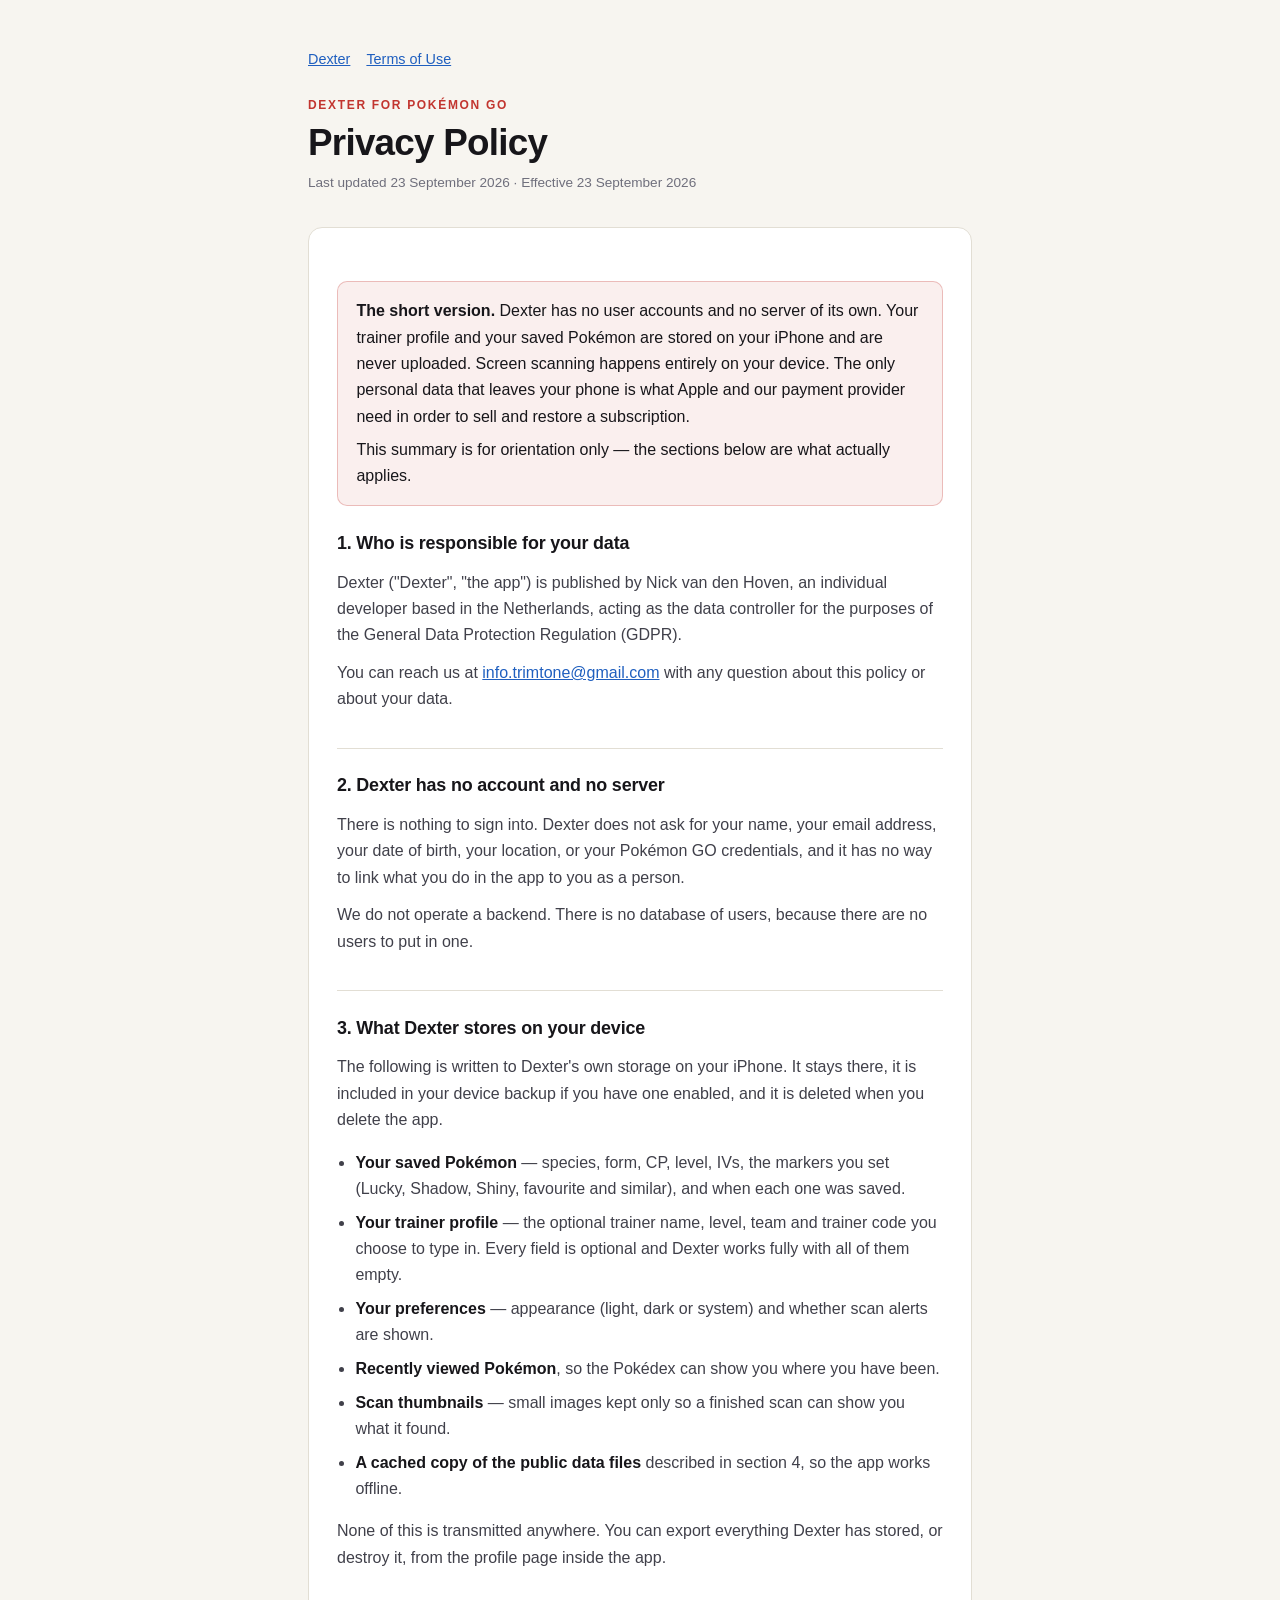
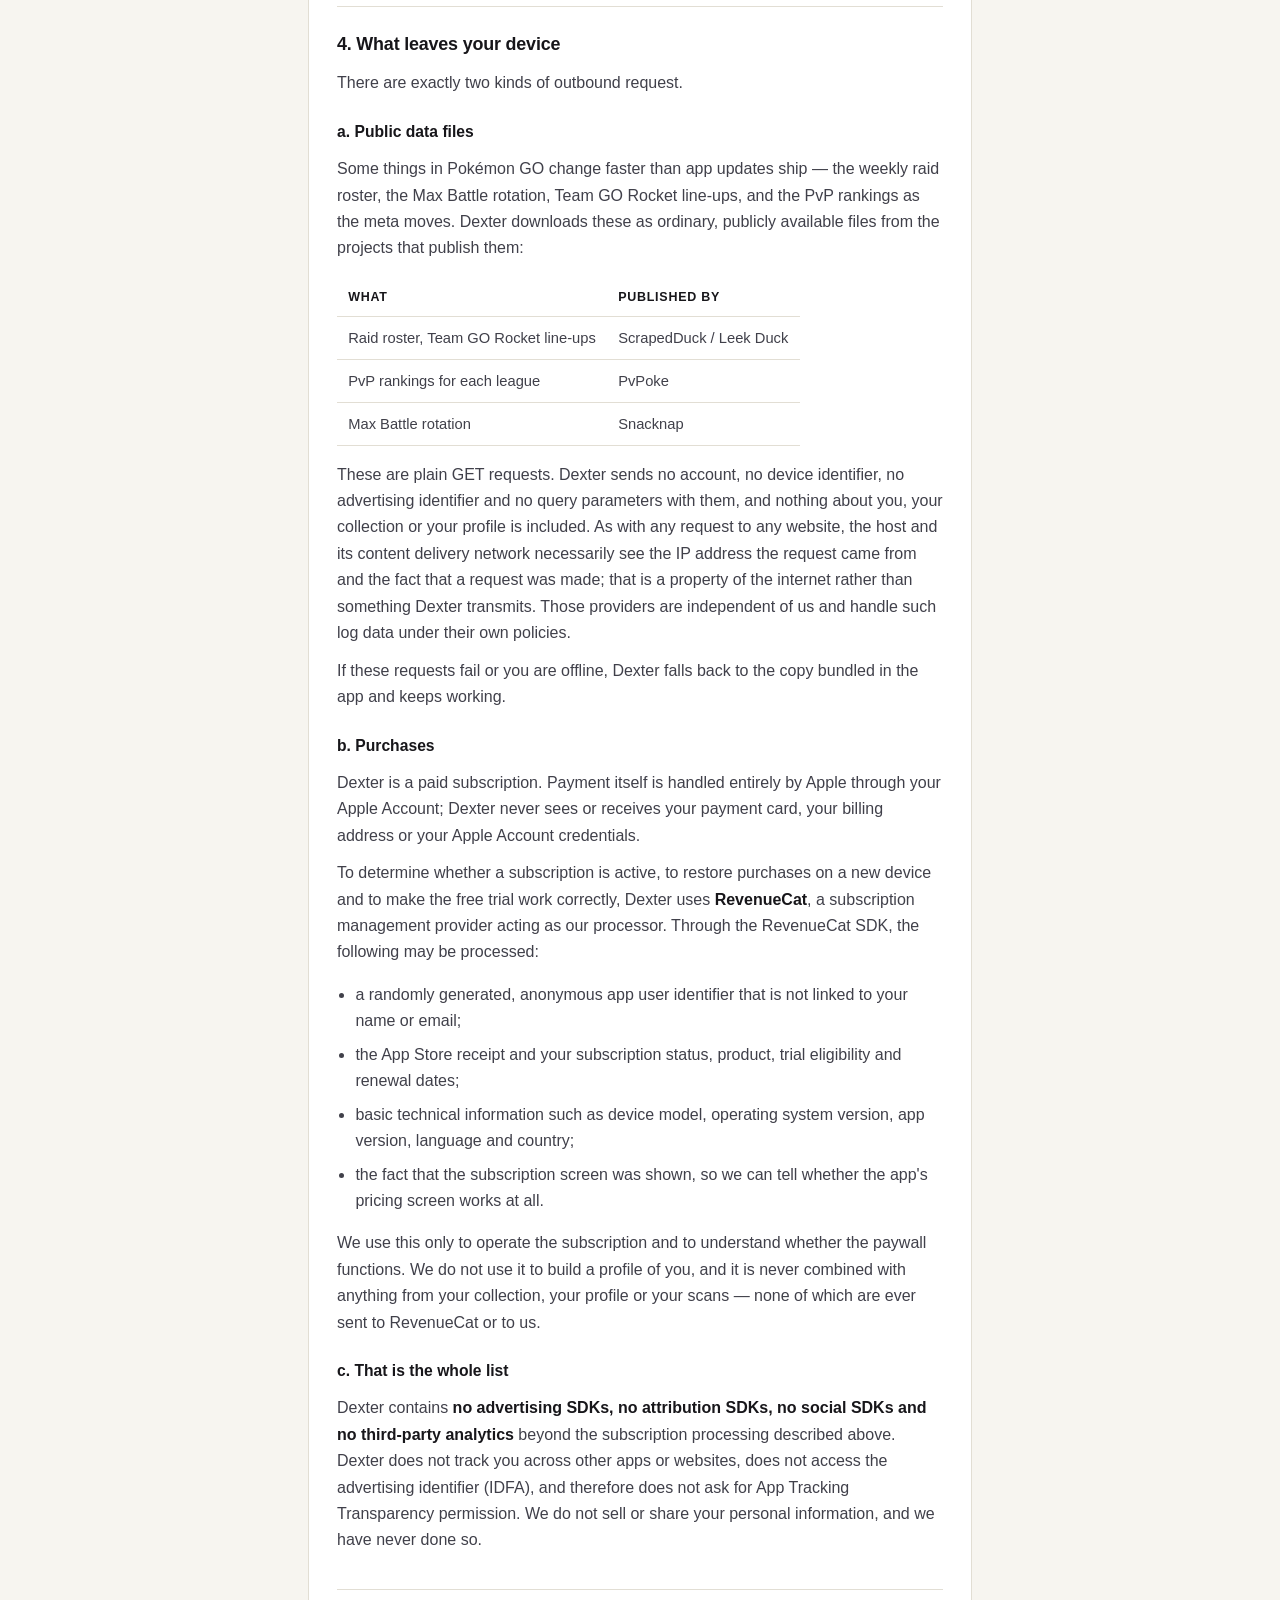
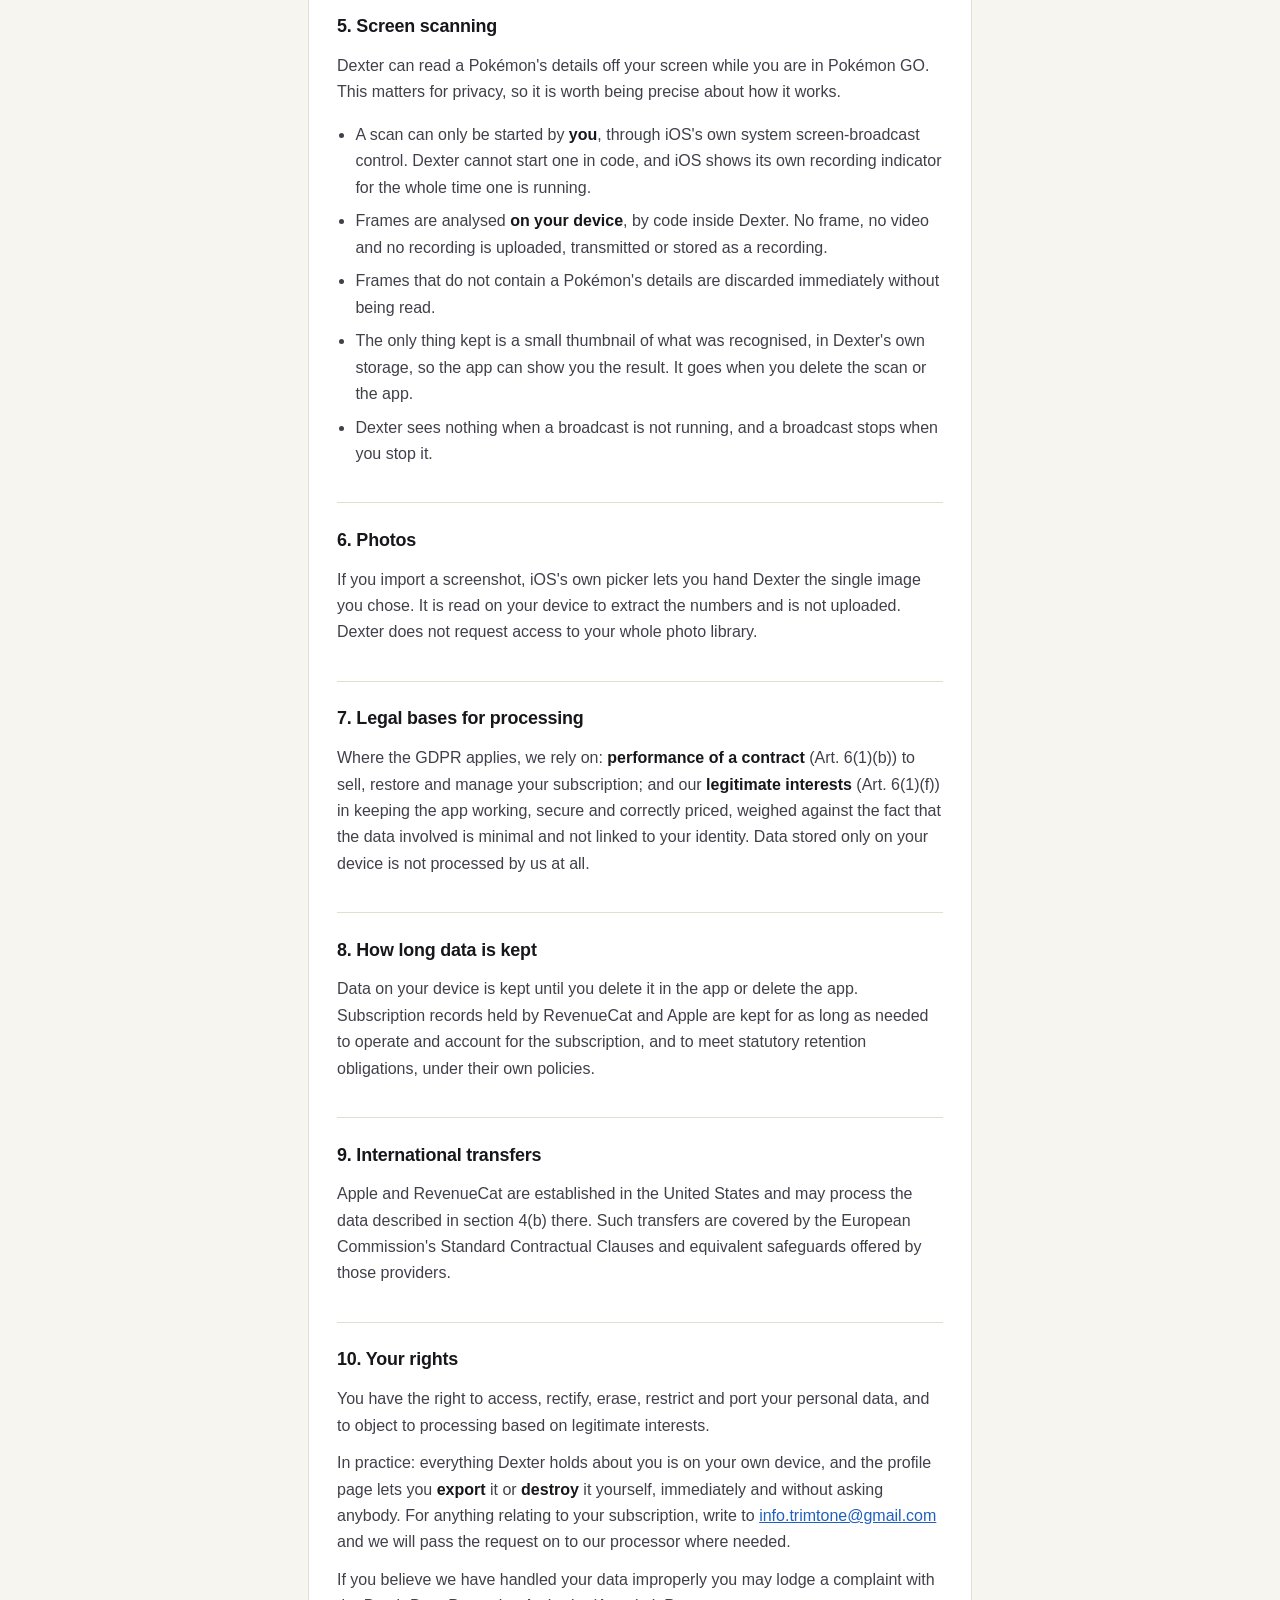
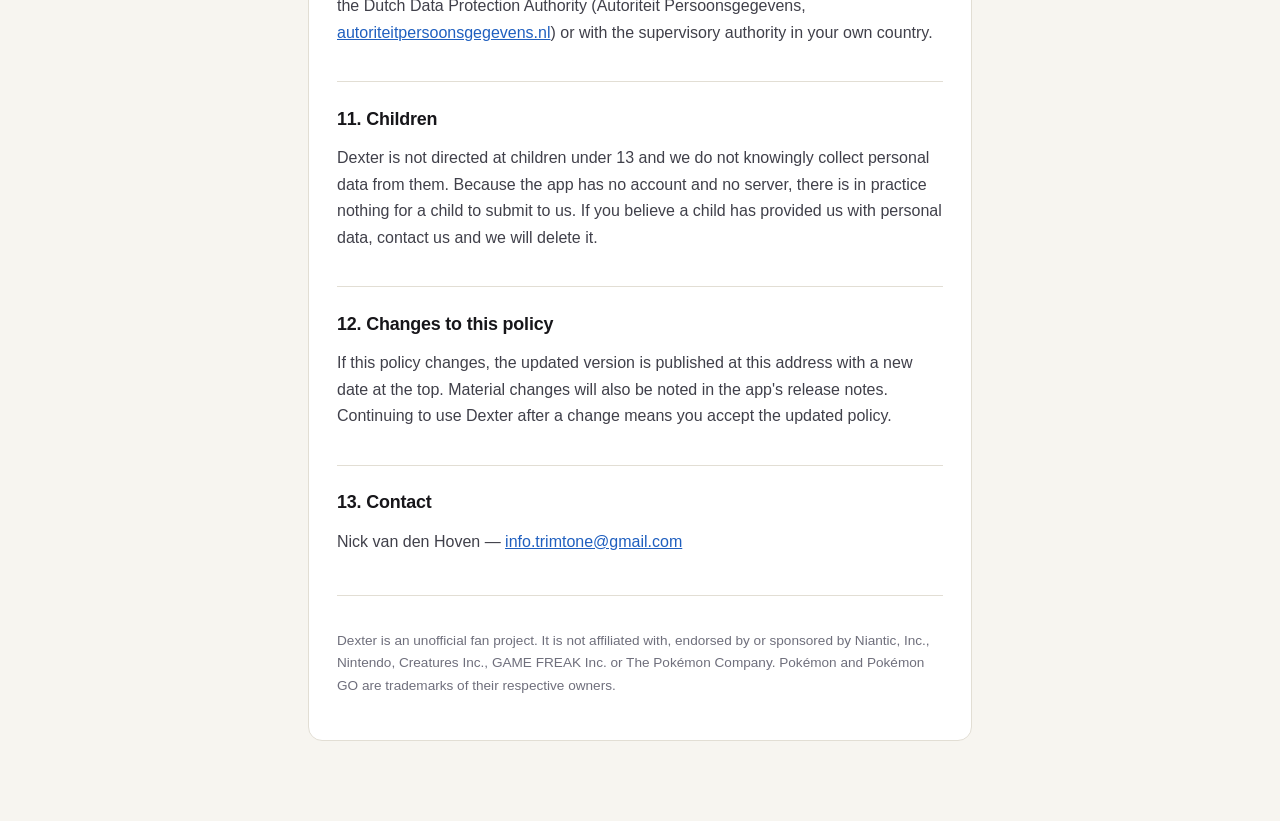
==== privacy/index.html @ 8de26ac4 "Privacy Policy and Terms of Use for Dexter" ====
<!doctype html>
<html lang="en">
<head>
<meta charset="utf-8">
<meta name="viewport" content="width=device-width, initial-scale=1">
<title>Privacy Policy — Dexter</title>
<link rel="stylesheet" href="../style.css">
</head>
<body>
<main>
<header class="masthead">
  <nav class="docnav"><a href="../">Dexter</a><a href="../terms/">Terms of Use</a></nav>
  <p class="eyebrow">Dexter for Pokémon GO</p>
  <h1>Privacy Policy</h1>
  <p class="meta">Last updated 23 September 2026 · Effective 23 September 2026</p>
</header>

<div class="card">

<div class="summary">
  <p><strong>The short version.</strong> Dexter has no user accounts and no server of its own. Your trainer profile and your saved Pokémon are stored on your iPhone and are never uploaded. Screen scanning happens entirely on your device. The only personal data that leaves your phone is what Apple and our payment provider need in order to sell and restore a subscription.</p>
  <p>This summary is for orientation only — the sections below are what actually applies.</p>
</div>

<h2>1. Who is responsible for your data</h2>
<p>Dexter ("Dexter", "the app") is published by Nick van den Hoven, an individual developer based in the Netherlands, acting as the data controller for the purposes of the General Data Protection Regulation (GDPR).</p>
<p>You can reach us at <a href="mailto:info.trimtone@gmail.com">info.trimtone@gmail.com</a> with any question about this policy or about your data.</p>

<h2>2. Dexter has no account and no server</h2>
<p>There is nothing to sign into. Dexter does not ask for your name, your email address, your date of birth, your location, or your Pokémon GO credentials, and it has no way to link what you do in the app to you as a person.</p>
<p>We do not operate a backend. There is no database of users, because there are no users to put in one.</p>

<h2>3. What Dexter stores on your device</h2>
<p>The following is written to Dexter's own storage on your iPhone. It stays there, it is included in your device backup if you have one enabled, and it is deleted when you delete the app.</p>
<ul>
  <li><strong>Your saved Pokémon</strong> — species, form, CP, level, IVs, the markers you set (Lucky, Shadow, Shiny, favourite and similar), and when each one was saved.</li>
  <li><strong>Your trainer profile</strong> — the optional trainer name, level, team and trainer code you choose to type in. Every field is optional and Dexter works fully with all of them empty.</li>
  <li><strong>Your preferences</strong> — appearance (light, dark or system) and whether scan alerts are shown.</li>
  <li><strong>Recently viewed Pokémon</strong>, so the Pokédex can show you where you have been.</li>
  <li><strong>Scan thumbnails</strong> — small images kept only so a finished scan can show you what it found.</li>
  <li><strong>A cached copy of the public data files</strong> described in section 4, so the app works offline.</li>
</ul>
<p>None of this is transmitted anywhere. You can export everything Dexter has stored, or destroy it, from the profile page inside the app.</p>

<h2>4. What leaves your device</h2>
<p>There are exactly two kinds of outbound request.</p>

<h3>a. Public data files</h3>
<p>Some things in Pokémon GO change faster than app updates ship — the weekly raid roster, the Max Battle rotation, Team GO Rocket line-ups, and the PvP rankings as the meta moves. Dexter downloads these as ordinary, publicly available files from the projects that publish them:</p>
<table>
  <tr><th>What</th><th>Published by</th></tr>
  <tr><td>Raid roster, Team GO Rocket line-ups</td><td>ScrapedDuck / Leek Duck</td></tr>
  <tr><td>PvP rankings for each league</td><td>PvPoke</td></tr>
  <tr><td>Max Battle rotation</td><td>Snacknap</td></tr>
</table>
<p>These are plain GET requests. Dexter sends no account, no device identifier, no advertising identifier and no query parameters with them, and nothing about you, your collection or your profile is included. As with any request to any website, the host and its content delivery network necessarily see the IP address the request came from and the fact that a request was made; that is a property of the internet rather than something Dexter transmits. Those providers are independent of us and handle such log data under their own policies.</p>
<p>If these requests fail or you are offline, Dexter falls back to the copy bundled in the app and keeps working.</p>

<h3>b. Purchases</h3>
<p>Dexter is a paid subscription. Payment itself is handled entirely by Apple through your Apple Account; Dexter never sees or receives your payment card, your billing address or your Apple Account credentials.</p>
<p>To determine whether a subscription is active, to restore purchases on a new device and to make the free trial work correctly, Dexter uses <strong>RevenueCat</strong>, a subscription management provider acting as our processor. Through the RevenueCat SDK, the following may be processed:</p>
<ul>
  <li>a randomly generated, anonymous app user identifier that is not linked to your name or email;</li>
  <li>the App Store receipt and your subscription status, product, trial eligibility and renewal dates;</li>
  <li>basic technical information such as device model, operating system version, app version, language and country;</li>
  <li>the fact that the subscription screen was shown, so we can tell whether the app's pricing screen works at all.</li>
</ul>
<p>We use this only to operate the subscription and to understand whether the paywall functions. We do not use it to build a profile of you, and it is never combined with anything from your collection, your profile or your scans — none of which are ever sent to RevenueCat or to us.</p>

<h3>c. That is the whole list</h3>
<p>Dexter contains <strong>no advertising SDKs, no attribution SDKs, no social SDKs and no third-party analytics</strong> beyond the subscription processing described above. Dexter does not track you across other apps or websites, does not access the advertising identifier (IDFA), and therefore does not ask for App Tracking Transparency permission. We do not sell or share your personal information, and we have never done so.</p>

<h2>5. Screen scanning</h2>
<p>Dexter can read a Pokémon's details off your screen while you are in Pokémon GO. This matters for privacy, so it is worth being precise about how it works.</p>
<ul>
  <li>A scan can only be started by <strong>you</strong>, through iOS's own system screen-broadcast control. Dexter cannot start one in code, and iOS shows its own recording indicator for the whole time one is running.</li>
  <li>Frames are analysed <strong>on your device</strong>, by code inside Dexter. No frame, no video and no recording is uploaded, transmitted or stored as a recording.</li>
  <li>Frames that do not contain a Pokémon's details are discarded immediately without being read.</li>
  <li>The only thing kept is a small thumbnail of what was recognised, in Dexter's own storage, so the app can show you the result. It goes when you delete the scan or the app.</li>
  <li>Dexter sees nothing when a broadcast is not running, and a broadcast stops when you stop it.</li>
</ul>

<h2>6. Photos</h2>
<p>If you import a screenshot, iOS's own picker lets you hand Dexter the single image you chose. It is read on your device to extract the numbers and is not uploaded. Dexter does not request access to your whole photo library.</p>

<h2>7. Legal bases for processing</h2>
<p>Where the GDPR applies, we rely on: <strong>performance of a contract</strong> (Art. 6(1)(b)) to sell, restore and manage your subscription; and our <strong>legitimate interests</strong> (Art. 6(1)(f)) in keeping the app working, secure and correctly priced, weighed against the fact that the data involved is minimal and not linked to your identity. Data stored only on your device is not processed by us at all.</p>

<h2>8. How long data is kept</h2>
<p>Data on your device is kept until you delete it in the app or delete the app. Subscription records held by RevenueCat and Apple are kept for as long as needed to operate and account for the subscription, and to meet statutory retention obligations, under their own policies.</p>

<h2>9. International transfers</h2>
<p>Apple and RevenueCat are established in the United States and may process the data described in section 4(b) there. Such transfers are covered by the European Commission's Standard Contractual Clauses and equivalent safeguards offered by those providers.</p>

<h2>10. Your rights</h2>
<p>You have the right to access, rectify, erase, restrict and port your personal data, and to object to processing based on legitimate interests.</p>
<p>In practice: everything Dexter holds about you is on your own device, and the profile page lets you <strong>export</strong> it or <strong>destroy</strong> it yourself, immediately and without asking anybody. For anything relating to your subscription, write to <a href="mailto:info.trimtone@gmail.com">info.trimtone@gmail.com</a> and we will pass the request on to our processor where needed.</p>
<p>If you believe we have handled your data improperly you may lodge a complaint with the Dutch Data Protection Authority (Autoriteit Persoonsgegevens, <a href="https://autoriteitpersoonsgegevens.nl">autoriteitpersoonsgegevens.nl</a>) or with the supervisory authority in your own country.</p>

<h2>11. Children</h2>
<p>Dexter is not directed at children under 13 and we do not knowingly collect personal data from them. Because the app has no account and no server, there is in practice nothing for a child to submit to us. If you believe a child has provided us with personal data, contact us and we will delete it.</p>

<h2>12. Changes to this policy</h2>
<p>If this policy changes, the updated version is published at this address with a new date at the top. Material changes will also be noted in the app's release notes. Continuing to use Dexter after a change means you accept the updated policy.</p>

<h2>13. Contact</h2>
<p>Nick van den Hoven — <a href="mailto:info.trimtone@gmail.com">info.trimtone@gmail.com</a></p>

<footer>
  <p>Dexter is an unofficial fan project. It is not affiliated with, endorsed by or sponsored by Niantic, Inc., Nintendo, Creatures Inc., GAME FREAK Inc. or The Pokémon Company. Pokémon and Pokémon GO are trademarks of their respective owners.</p>
</footer>

</div>
</main>
</body>
</html>
---- style.css ----
:root {
  --bg: #f7f5f0;
  --panel: #ffffff;
  --ink: #17161a;
  --ink2: #40404a;
  --ink3: #6f6f7c;
  --rule: #e2ded4;
  --accent: #c2352f;
  --link: #1f5fbf;
}
@media (prefers-color-scheme: dark) {
  :root {
    --bg: #14131a;
    --panel: #1c1b23;
    --ink: #f2f0ea;
    --ink2: #c9c6d2;
    --ink3: #8d8a98;
    --rule: #2e2d38;
    --accent: #ff6b5e;
    --link: #79aaff;
  }
}
* { box-sizing: border-box; }
html { -webkit-text-size-adjust: 100%; }
body {
  margin: 0;
  background: var(--bg);
  color: var(--ink2);
  font: 16px/1.65 -apple-system, BlinkMacSystemFont, "Segoe UI", Inter, Helvetica, Arial, sans-serif;
}
main {
  max-width: 44rem;
  margin: 0 auto;
  padding: 3rem 1.25rem 5rem;
}
.card {
  background: var(--panel);
  border: 1px solid var(--rule);
  border-radius: 14px;
  padding: 1.75rem 1.75rem 2rem;
}
header.masthead { margin-bottom: 2rem; }
.eyebrow {
  font-size: 0.75rem;
  letter-spacing: 0.14em;
  text-transform: uppercase;
  color: var(--accent);
  font-weight: 700;
  margin: 0 0 0.4rem;
}
h1 {
  color: var(--ink);
  font-size: clamp(1.7rem, 5vw, 2.3rem);
  line-height: 1.15;
  letter-spacing: -0.02em;
  margin: 0 0 0.5rem;
}
h2 {
  color: var(--ink);
  font-size: 1.12rem;
  letter-spacing: -0.01em;
  margin: 2.2rem 0 0.6rem;
  padding-top: 1.4rem;
  border-top: 1px solid var(--rule);
}
h2:first-of-type { border-top: 0; padding-top: 0; margin-top: 1.4rem; }
h3 { color: var(--ink); font-size: 0.98rem; margin: 1.4rem 0 0.4rem; }
p, li { margin: 0.7rem 0; }
ul { padding-left: 1.15rem; }
li { margin: 0.45rem 0; }
a { color: var(--link); }
.meta { color: var(--ink3); font-size: 0.85rem; margin: 0; }
.summary {
  background: color-mix(in srgb, var(--accent) 8%, transparent);
  border: 1px solid color-mix(in srgb, var(--accent) 28%, transparent);
  border-radius: 10px;
  padding: 1rem 1.15rem;
  margin: 1.6rem 0 0;
}
.summary p { margin: 0.4rem 0; color: var(--ink); }
.summary p:first-child { margin-top: 0; }
.summary p:last-child { margin-bottom: 0; }
strong { color: var(--ink); }
footer {
  margin-top: 2.5rem;
  padding-top: 1.4rem;
  border-top: 1px solid var(--rule);
  font-size: 0.85rem;
  color: var(--ink3);
}
nav.docnav { margin-bottom: 1.5rem; font-size: 0.9rem; }
nav.docnav a { margin-right: 1rem; }
table { border-collapse: collapse; width: 100%; font-size: 0.92rem; margin: 1rem 0; display: block; overflow-x: auto; }
th, td { text-align: left; padding: 0.55rem 0.7rem; border-bottom: 1px solid var(--rule); vertical-align: top; }
th { color: var(--ink); font-size: 0.78rem; text-transform: uppercase; letter-spacing: 0.06em; }
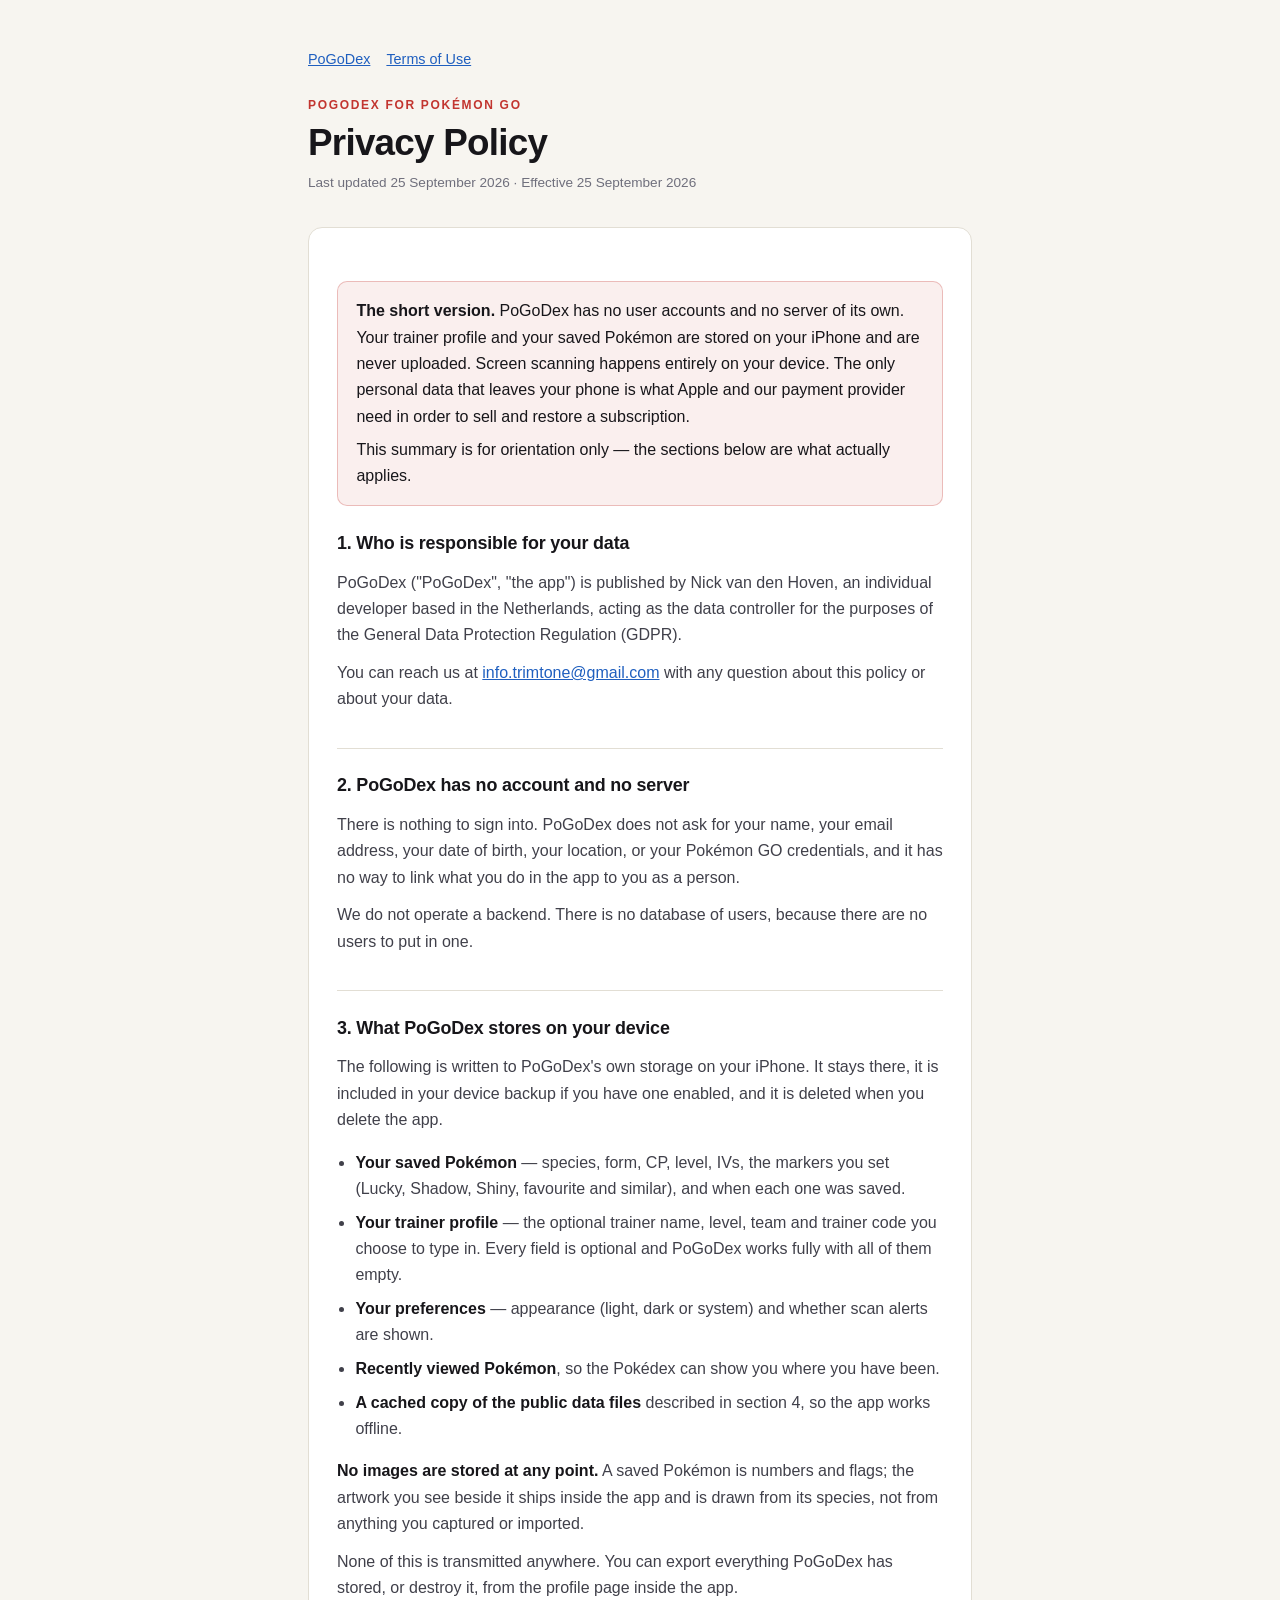
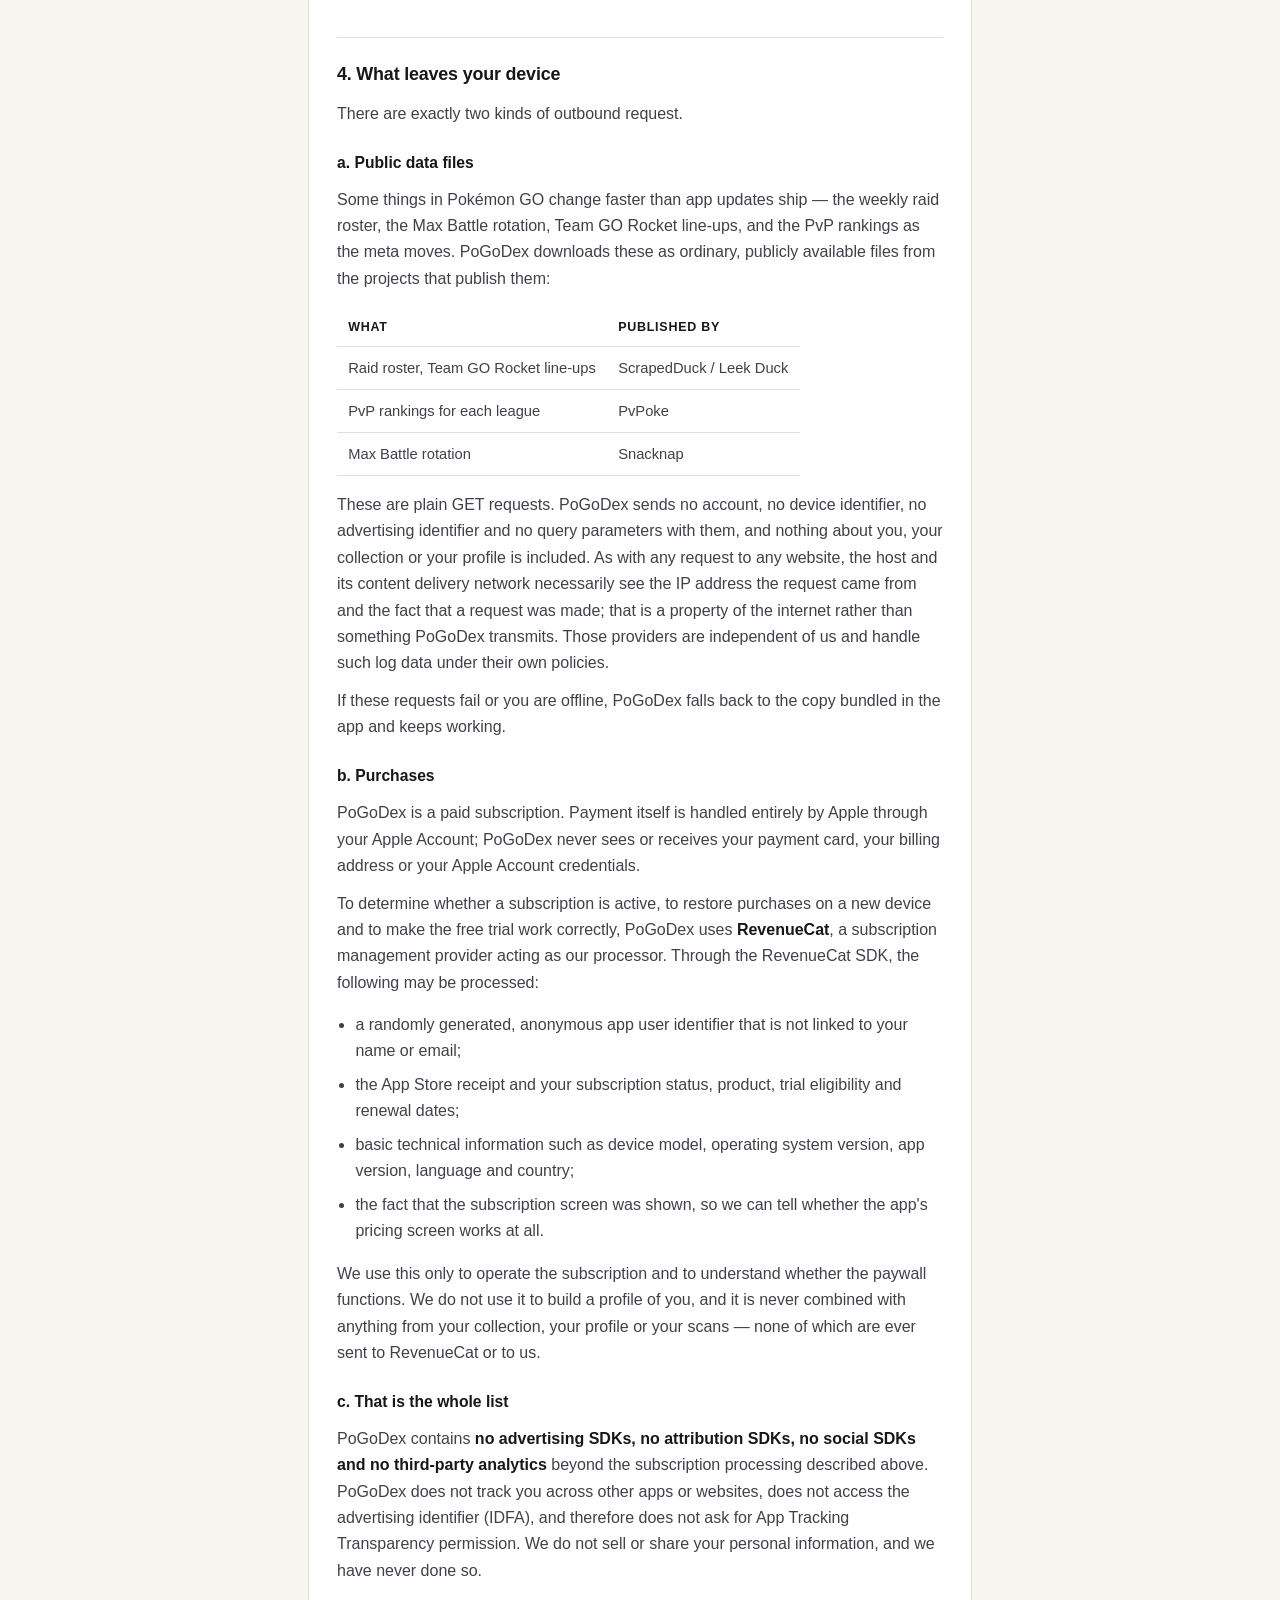
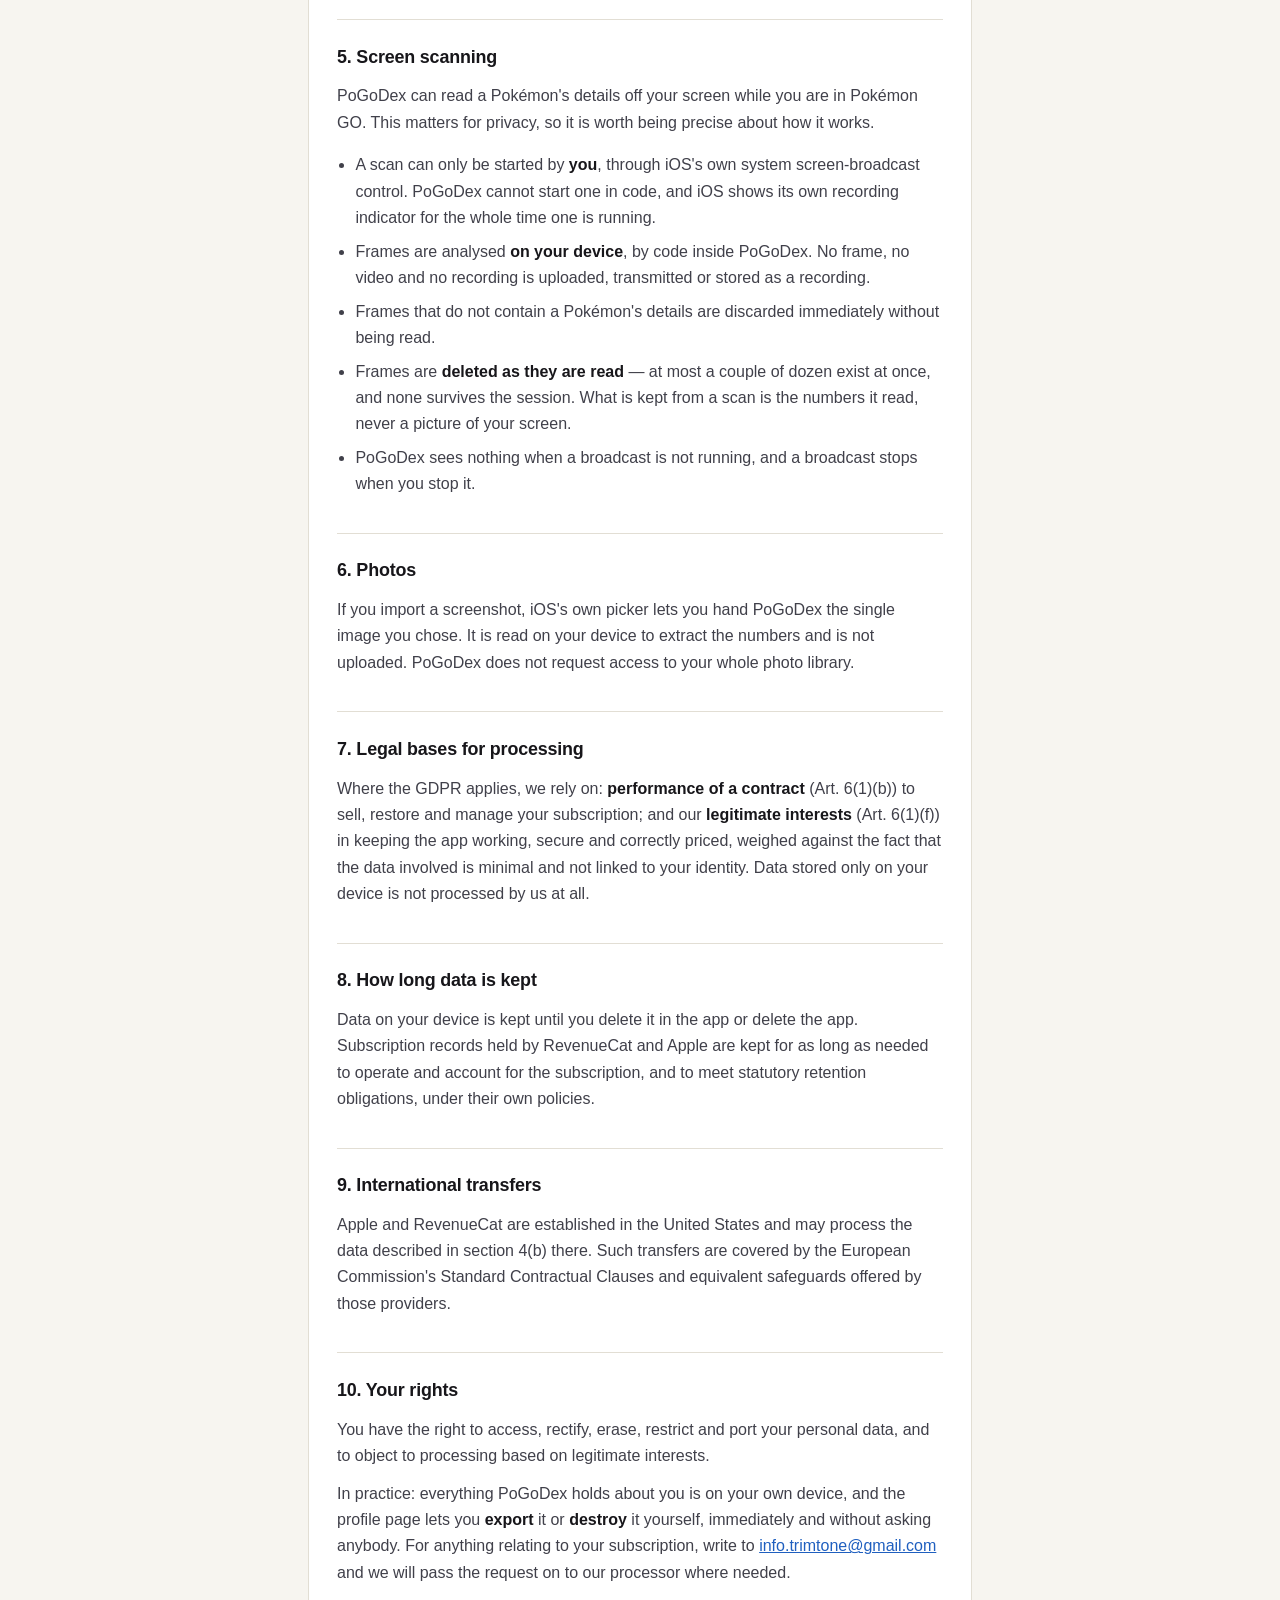
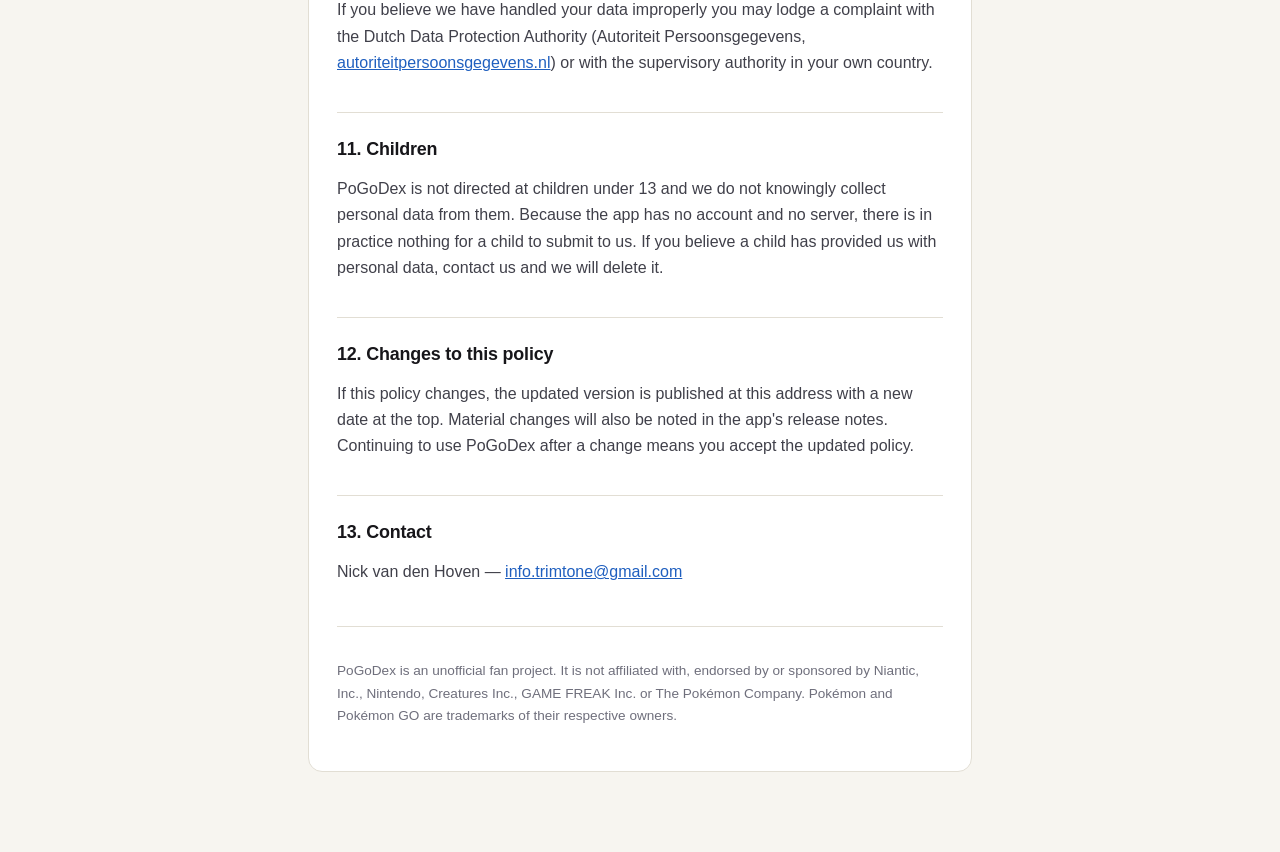
==== commit bf40e291: "Rename to PoGoDex, correct two claims about the app The pages were written while the project was sti" ====
--- a/privacy/index.html
+++ b/privacy/index.html
@@ -3,62 +3,62 @@
 <head>
 <meta charset="utf-8">
 <meta name="viewport" content="width=device-width, initial-scale=1">
-<title>Privacy Policy — Dexter</title>
+<title>Privacy Policy — PoGoDex</title>
 <link rel="stylesheet" href="../style.css">
 </head>
 <body>
 <main>
 <header class="masthead">
-  <nav class="docnav"><a href="../">Dexter</a><a href="../terms/">Terms of Use</a></nav>
-  <p class="eyebrow">Dexter for Pokémon GO</p>
+  <nav class="docnav"><a href="../">PoGoDex</a><a href="../terms/">Terms of Use</a></nav>
+  <p class="eyebrow">PoGoDex for Pokémon GO</p>
   <h1>Privacy Policy</h1>
-  <p class="meta">Last updated 23 September 2026 · Effective 23 September 2026</p>
+  <p class="meta">Last updated 25 September 2026 · Effective 25 September 2026</p>
 </header>
 
 <div class="card">
 
 <div class="summary">
-  <p><strong>The short version.</strong> Dexter has no user accounts and no server of its own. Your trainer profile and your saved Pokémon are stored on your iPhone and are never uploaded. Screen scanning happens entirely on your device. The only personal data that leaves your phone is what Apple and our payment provider need in order to sell and restore a subscription.</p>
+  <p><strong>The short version.</strong> PoGoDex has no user accounts and no server of its own. Your trainer profile and your saved Pokémon are stored on your iPhone and are never uploaded. Screen scanning happens entirely on your device. The only personal data that leaves your phone is what Apple and our payment provider need in order to sell and restore a subscription.</p>
   <p>This summary is for orientation only — the sections below are what actually applies.</p>
 </div>
 
 <h2>1. Who is responsible for your data</h2>
-<p>Dexter ("Dexter", "the app") is published by Nick van den Hoven, an individual developer based in the Netherlands, acting as the data controller for the purposes of the General Data Protection Regulation (GDPR).</p>
+<p>PoGoDex ("PoGoDex", "the app") is published by Nick van den Hoven, an individual developer based in the Netherlands, acting as the data controller for the purposes of the General Data Protection Regulation (GDPR).</p>
 <p>You can reach us at <a href="mailto:info.trimtone@gmail.com">info.trimtone@gmail.com</a> with any question about this policy or about your data.</p>
 
-<h2>2. Dexter has no account and no server</h2>
-<p>There is nothing to sign into. Dexter does not ask for your name, your email address, your date of birth, your location, or your Pokémon GO credentials, and it has no way to link what you do in the app to you as a person.</p>
+<h2>2. PoGoDex has no account and no server</h2>
+<p>There is nothing to sign into. PoGoDex does not ask for your name, your email address, your date of birth, your location, or your Pokémon GO credentials, and it has no way to link what you do in the app to you as a person.</p>
 <p>We do not operate a backend. There is no database of users, because there are no users to put in one.</p>
 
-<h2>3. What Dexter stores on your device</h2>
-<p>The following is written to Dexter's own storage on your iPhone. It stays there, it is included in your device backup if you have one enabled, and it is deleted when you delete the app.</p>
+<h2>3. What PoGoDex stores on your device</h2>
+<p>The following is written to PoGoDex's own storage on your iPhone. It stays there, it is included in your device backup if you have one enabled, and it is deleted when you delete the app.</p>
 <ul>
   <li><strong>Your saved Pokémon</strong> — species, form, CP, level, IVs, the markers you set (Lucky, Shadow, Shiny, favourite and similar), and when each one was saved.</li>
-  <li><strong>Your trainer profile</strong> — the optional trainer name, level, team and trainer code you choose to type in. Every field is optional and Dexter works fully with all of them empty.</li>
+  <li><strong>Your trainer profile</strong> — the optional trainer name, level, team and trainer code you choose to type in. Every field is optional and PoGoDex works fully with all of them empty.</li>
   <li><strong>Your preferences</strong> — appearance (light, dark or system) and whether scan alerts are shown.</li>
   <li><strong>Recently viewed Pokémon</strong>, so the Pokédex can show you where you have been.</li>
-  <li><strong>Scan thumbnails</strong> — small images kept only so a finished scan can show you what it found.</li>
   <li><strong>A cached copy of the public data files</strong> described in section 4, so the app works offline.</li>
 </ul>
-<p>None of this is transmitted anywhere. You can export everything Dexter has stored, or destroy it, from the profile page inside the app.</p>
+<p><strong>No images are stored at any point.</strong> A saved Pokémon is numbers and flags; the artwork you see beside it ships inside the app and is drawn from its species, not from anything you captured or imported.</p>
+<p>None of this is transmitted anywhere. You can export everything PoGoDex has stored, or destroy it, from the profile page inside the app.</p>
 
 <h2>4. What leaves your device</h2>
 <p>There are exactly two kinds of outbound request.</p>
 
 <h3>a. Public data files</h3>
-<p>Some things in Pokémon GO change faster than app updates ship — the weekly raid roster, the Max Battle rotation, Team GO Rocket line-ups, and the PvP rankings as the meta moves. Dexter downloads these as ordinary, publicly available files from the projects that publish them:</p>
+<p>Some things in Pokémon GO change faster than app updates ship — the weekly raid roster, the Max Battle rotation, Team GO Rocket line-ups, and the PvP rankings as the meta moves. PoGoDex downloads these as ordinary, publicly available files from the projects that publish them:</p>
 <table>
   <tr><th>What</th><th>Published by</th></tr>
   <tr><td>Raid roster, Team GO Rocket line-ups</td><td>ScrapedDuck / Leek Duck</td></tr>
   <tr><td>PvP rankings for each league</td><td>PvPoke</td></tr>
   <tr><td>Max Battle rotation</td><td>Snacknap</td></tr>
 </table>
-<p>These are plain GET requests. Dexter sends no account, no device identifier, no advertising identifier and no query parameters with them, and nothing about you, your collection or your profile is included. As with any request to any website, the host and its content delivery network necessarily see the IP address the request came from and the fact that a request was made; that is a property of the internet rather than something Dexter transmits. Those providers are independent of us and handle such log data under their own policies.</p>
-<p>If these requests fail or you are offline, Dexter falls back to the copy bundled in the app and keeps working.</p>
+<p>These are plain GET requests. PoGoDex sends no account, no device identifier, no advertising identifier and no query parameters with them, and nothing about you, your collection or your profile is included. As with any request to any website, the host and its content delivery network necessarily see the IP address the request came from and the fact that a request was made; that is a property of the internet rather than something PoGoDex transmits. Those providers are independent of us and handle such log data under their own policies.</p>
+<p>If these requests fail or you are offline, PoGoDex falls back to the copy bundled in the app and keeps working.</p>
 
 <h3>b. Purchases</h3>
-<p>Dexter is a paid subscription. Payment itself is handled entirely by Apple through your Apple Account; Dexter never sees or receives your payment card, your billing address or your Apple Account credentials.</p>
-<p>To determine whether a subscription is active, to restore purchases on a new device and to make the free trial work correctly, Dexter uses <strong>RevenueCat</strong>, a subscription management provider acting as our processor. Through the RevenueCat SDK, the following may be processed:</p>
+<p>PoGoDex is a paid subscription. Payment itself is handled entirely by Apple through your Apple Account; PoGoDex never sees or receives your payment card, your billing address or your Apple Account credentials.</p>
+<p>To determine whether a subscription is active, to restore purchases on a new device and to make the free trial work correctly, PoGoDex uses <strong>RevenueCat</strong>, a subscription management provider acting as our processor. Through the RevenueCat SDK, the following may be processed:</p>
 <ul>
   <li>a randomly generated, anonymous app user identifier that is not linked to your name or email;</li>
   <li>the App Store receipt and your subscription status, product, trial eligibility and renewal dates;</li>
@@ -68,20 +68,20 @@
 <p>We use this only to operate the subscription and to understand whether the paywall functions. We do not use it to build a profile of you, and it is never combined with anything from your collection, your profile or your scans — none of which are ever sent to RevenueCat or to us.</p>
 
 <h3>c. That is the whole list</h3>
-<p>Dexter contains <strong>no advertising SDKs, no attribution SDKs, no social SDKs and no third-party analytics</strong> beyond the subscription processing described above. Dexter does not track you across other apps or websites, does not access the advertising identifier (IDFA), and therefore does not ask for App Tracking Transparency permission. We do not sell or share your personal information, and we have never done so.</p>
+<p>PoGoDex contains <strong>no advertising SDKs, no attribution SDKs, no social SDKs and no third-party analytics</strong> beyond the subscription processing described above. PoGoDex does not track you across other apps or websites, does not access the advertising identifier (IDFA), and therefore does not ask for App Tracking Transparency permission. We do not sell or share your personal information, and we have never done so.</p>
 
 <h2>5. Screen scanning</h2>
-<p>Dexter can read a Pokémon's details off your screen while you are in Pokémon GO. This matters for privacy, so it is worth being precise about how it works.</p>
+<p>PoGoDex can read a Pokémon's details off your screen while you are in Pokémon GO. This matters for privacy, so it is worth being precise about how it works.</p>
 <ul>
-  <li>A scan can only be started by <strong>you</strong>, through iOS's own system screen-broadcast control. Dexter cannot start one in code, and iOS shows its own recording indicator for the whole time one is running.</li>
-  <li>Frames are analysed <strong>on your device</strong>, by code inside Dexter. No frame, no video and no recording is uploaded, transmitted or stored as a recording.</li>
+  <li>A scan can only be started by <strong>you</strong>, through iOS's own system screen-broadcast control. PoGoDex cannot start one in code, and iOS shows its own recording indicator for the whole time one is running.</li>
+  <li>Frames are analysed <strong>on your device</strong>, by code inside PoGoDex. No frame, no video and no recording is uploaded, transmitted or stored as a recording.</li>
   <li>Frames that do not contain a Pokémon's details are discarded immediately without being read.</li>
-  <li>The only thing kept is a small thumbnail of what was recognised, in Dexter's own storage, so the app can show you the result. It goes when you delete the scan or the app.</li>
-  <li>Dexter sees nothing when a broadcast is not running, and a broadcast stops when you stop it.</li>
+  <li>Frames are <strong>deleted as they are read</strong> — at most a couple of dozen exist at once, and none survives the session. What is kept from a scan is the numbers it read, never a picture of your screen.</li>
+  <li>PoGoDex sees nothing when a broadcast is not running, and a broadcast stops when you stop it.</li>
 </ul>
 
 <h2>6. Photos</h2>
-<p>If you import a screenshot, iOS's own picker lets you hand Dexter the single image you chose. It is read on your device to extract the numbers and is not uploaded. Dexter does not request access to your whole photo library.</p>
+<p>If you import a screenshot, iOS's own picker lets you hand PoGoDex the single image you chose. It is read on your device to extract the numbers and is not uploaded. PoGoDex does not request access to your whole photo library.</p>
 
 <h2>7. Legal bases for processing</h2>
 <p>Where the GDPR applies, we rely on: <strong>performance of a contract</strong> (Art. 6(1)(b)) to sell, restore and manage your subscription; and our <strong>legitimate interests</strong> (Art. 6(1)(f)) in keeping the app working, secure and correctly priced, weighed against the fact that the data involved is minimal and not linked to your identity. Data stored only on your device is not processed by us at all.</p>
@@ -94,20 +94,20 @@
 
 <h2>10. Your rights</h2>
 <p>You have the right to access, rectify, erase, restrict and port your personal data, and to object to processing based on legitimate interests.</p>
-<p>In practice: everything Dexter holds about you is on your own device, and the profile page lets you <strong>export</strong> it or <strong>destroy</strong> it yourself, immediately and without asking anybody. For anything relating to your subscription, write to <a href="mailto:info.trimtone@gmail.com">info.trimtone@gmail.com</a> and we will pass the request on to our processor where needed.</p>
+<p>In practice: everything PoGoDex holds about you is on your own device, and the profile page lets you <strong>export</strong> it or <strong>destroy</strong> it yourself, immediately and without asking anybody. For anything relating to your subscription, write to <a href="mailto:info.trimtone@gmail.com">info.trimtone@gmail.com</a> and we will pass the request on to our processor where needed.</p>
 <p>If you believe we have handled your data improperly you may lodge a complaint with the Dutch Data Protection Authority (Autoriteit Persoonsgegevens, <a href="https://autoriteitpersoonsgegevens.nl">autoriteitpersoonsgegevens.nl</a>) or with the supervisory authority in your own country.</p>
 
 <h2>11. Children</h2>
-<p>Dexter is not directed at children under 13 and we do not knowingly collect personal data from them. Because the app has no account and no server, there is in practice nothing for a child to submit to us. If you believe a child has provided us with personal data, contact us and we will delete it.</p>
+<p>PoGoDex is not directed at children under 13 and we do not knowingly collect personal data from them. Because the app has no account and no server, there is in practice nothing for a child to submit to us. If you believe a child has provided us with personal data, contact us and we will delete it.</p>
 
 <h2>12. Changes to this policy</h2>
-<p>If this policy changes, the updated version is published at this address with a new date at the top. Material changes will also be noted in the app's release notes. Continuing to use Dexter after a change means you accept the updated policy.</p>
+<p>If this policy changes, the updated version is published at this address with a new date at the top. Material changes will also be noted in the app's release notes. Continuing to use PoGoDex after a change means you accept the updated policy.</p>
 
 <h2>13. Contact</h2>
 <p>Nick van den Hoven — <a href="mailto:info.trimtone@gmail.com">info.trimtone@gmail.com</a></p>
 
 <footer>
-  <p>Dexter is an unofficial fan project. It is not affiliated with, endorsed by or sponsored by Niantic, Inc., Nintendo, Creatures Inc., GAME FREAK Inc. or The Pokémon Company. Pokémon and Pokémon GO are trademarks of their respective owners.</p>
+  <p>PoGoDex is an unofficial fan project. It is not affiliated with, endorsed by or sponsored by Niantic, Inc., Nintendo, Creatures Inc., GAME FREAK Inc. or The Pokémon Company. Pokémon and Pokémon GO are trademarks of their respective owners.</p>
 </footer>
 
 </div>
